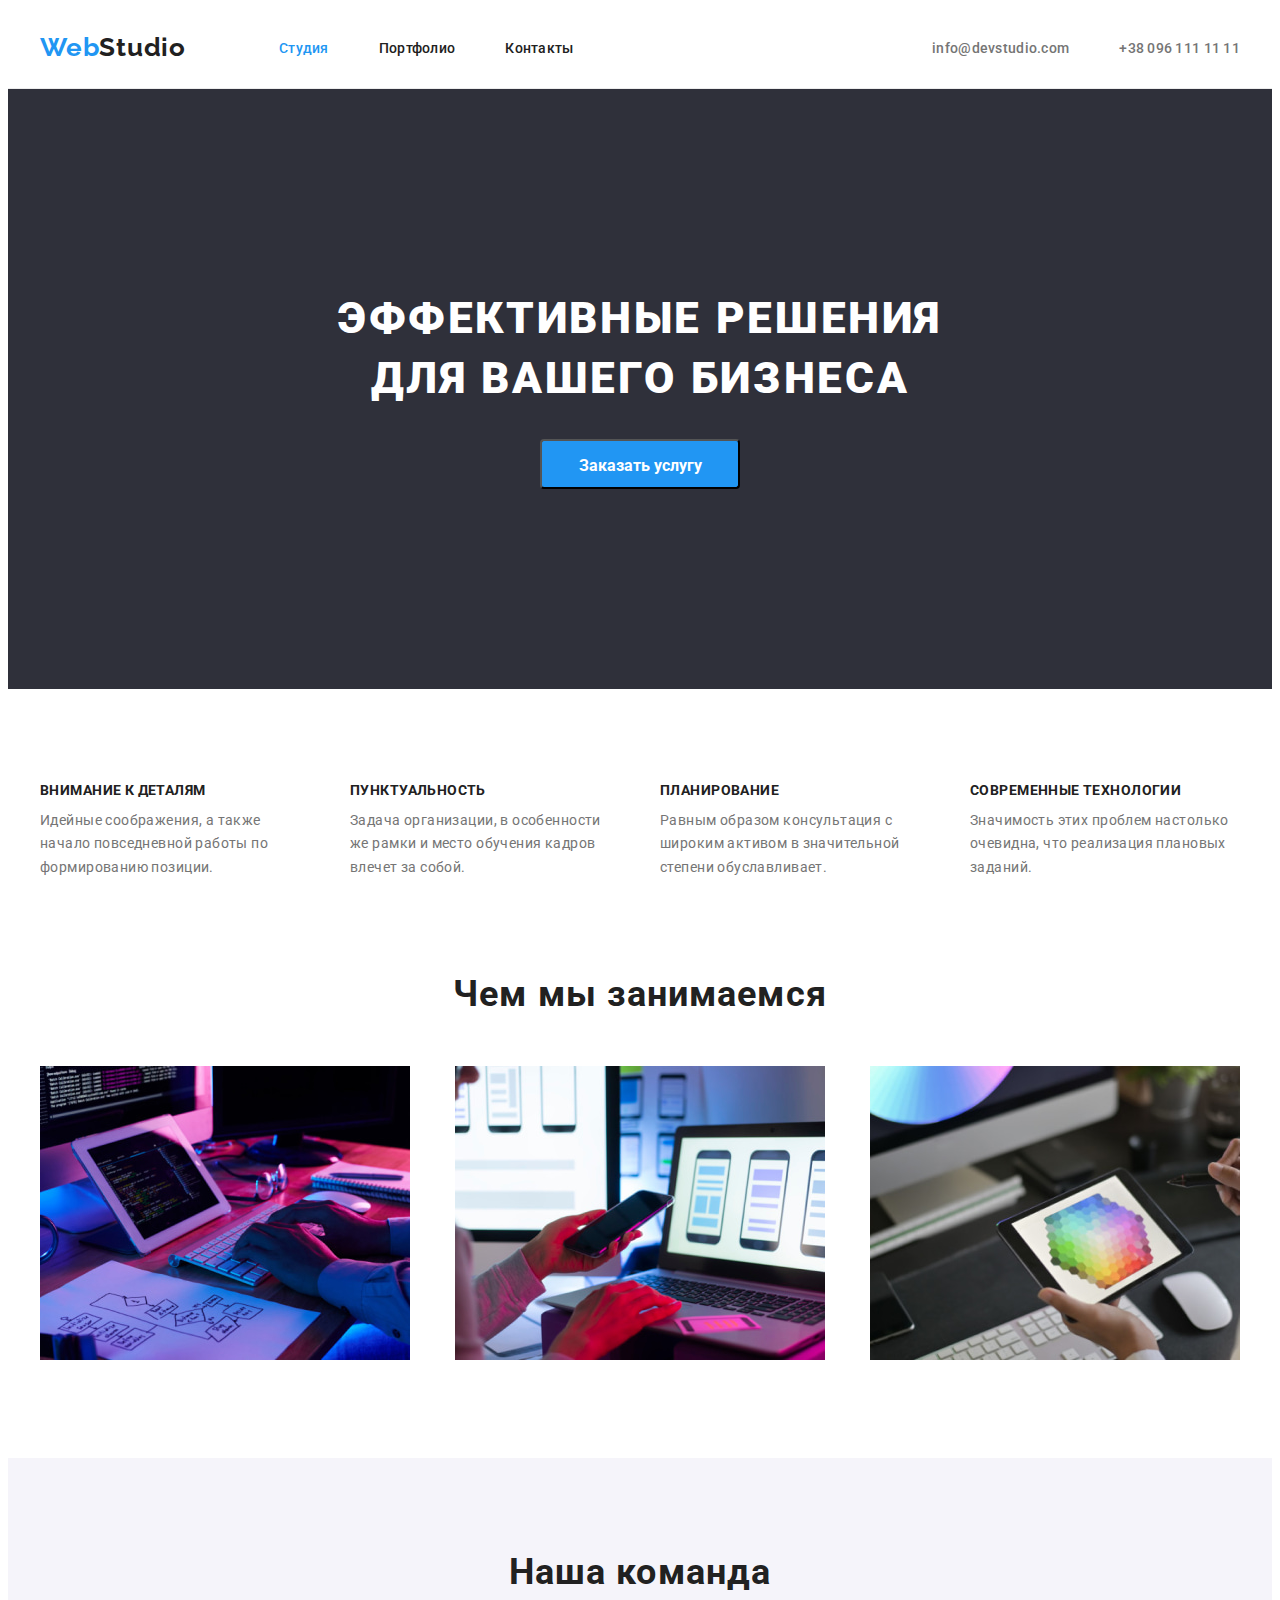
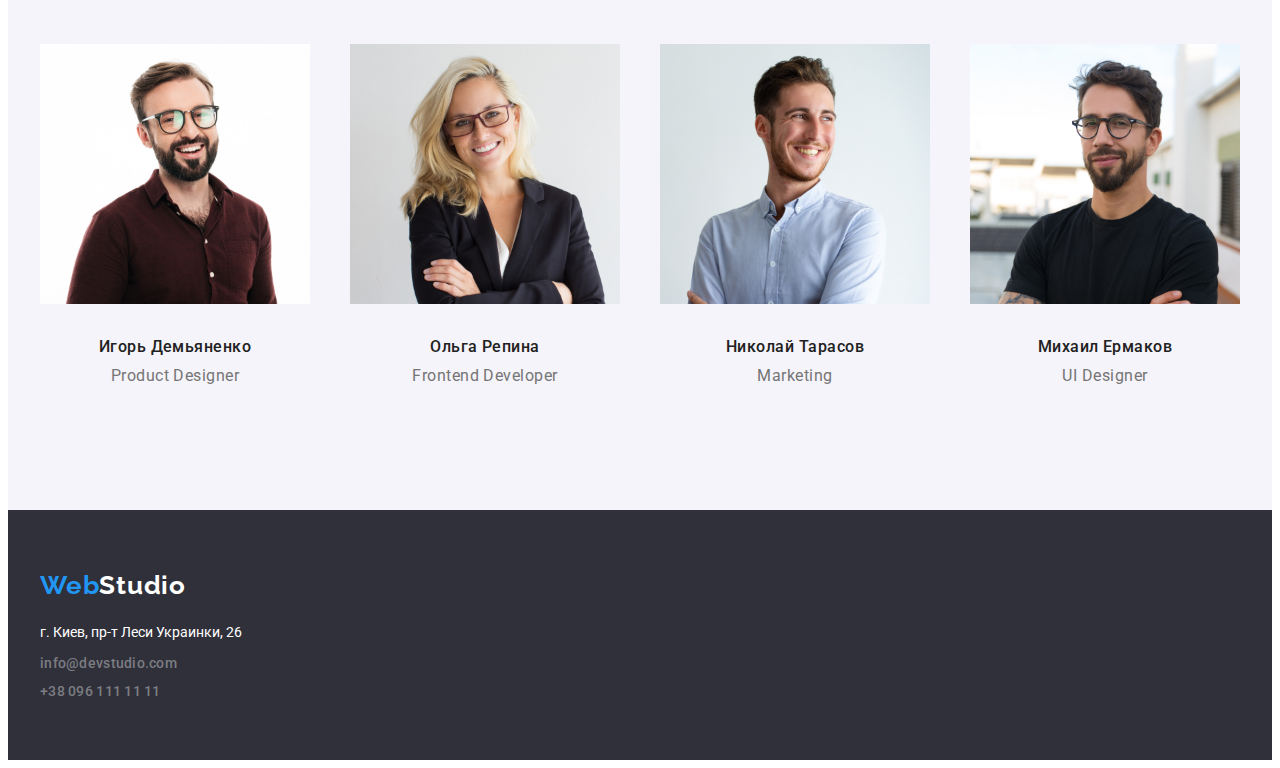
==== index.html @ e323ff4b "Initial commit" ====
<!DOCTYPE html>
<html lang="ru">
  <head>
    <meta charset="UTF-8" />
    <meta http-equiv="X-UA-Compatible" content="IE=edge" />
    <meta name="viewport" content="width=device-width, initial-scale=1.0" />
    <title>домашняя работа 2</title>
    <link rel="preconnect" href="https://fonts.googleapis.com" />
    <link rel="preconnect" href="https://fonts.gstatic.com" crossorigin />
    <link
      href="https://fonts.googleapis.com/css2?family=Raleway:wght@700&family=Roboto:wght@400;500;700;900&display=swap"
      rel="stylesheet"
    />
    <link
      rel="stylesheet"
      href="https://cdnjs.cloudflare.com/ajax/libs/modern-normalize/1.1.0/modern-normalize.min.css"
      integrity="sha512-wpPYUAdjBVSE4KJnH1VR1HeZfpl1ub8YT/NKx4PuQ5NmX2tKuGu6U/JRp5y+Y8XG2tV+wKQpNHVUX03MfMFn9Q=="
      crossorigin="anonymous"
      referrerpolicy="no-referrer"
    />
    <link rel="stylesheet" href="./css/styles.css" />
  </head>
  <body class="body">
    <header class="header">
      <div class="container header-container">
        <a class="navigation-logo" href="">Web<span class="logo">Studio</span></a>
        <nav class="navigation">
          <ul class="navigation-list">
            <li class="navigation-item">
              <a class="navigation-link-activ" href="./index.html">Студия</a>
            </li>
            <li class="navigation-item">
              <a class="navigation-link" href="./portfolio.html">Портфолио</a>
            </li>
            <li class="navigation-item">
              <a class="navigation-link" href="">Контакты</a>
            </li>
          </ul>
        </nav>
        <ul class="list">
          <li class="list-item">
            <a class="header-list-link" href="mailto:info@devstudio.com">info@devstudio.com</a>
          </li>
          <li class="list-item">
            <a class="header-list-link" href="tel:+380961111111">+38 096 111 11 11</a>
          </li>
        </ul>
      </div>
    </header>
    <main>
      <!-- hero -->

      <section class="hero">
        <h1 class="hero-title">Эффективные решения для вашего бизнеса</h1>
        <button class="hero-btn" type="button">Заказать услугу</button>
      </section>

      <!-- chip -->

      <section class="chip">
        <div class="container">
          <h2 class="chip-title">наши особенности</h2>
          <ul class="chip-list">
            <li class="chip-item">
              <h3 class="chip-item-title">Внимание к деталям</h3>
              <p class="chip-team">
                Идейные соображения, а также начало повседневной работы по формированию позиции.
              </p>
            </li>
            <li class="chip-item">
              <h3 class="chip-item-title">Пунктуальность</h3>
              <p class="chip-team">
                Задача организации, в особенности же рамки и место обучения кадров влечет за собой.
              </p>
            </li>
            <li class="chip-item">
              <h3 class="chip-item-title">Планирование</h3>
              <p class="chip-team">
                Равным образом консультация с широким активом в значительной степени обуславливает.
              </p>
            </li>
            <li class="chip-item">
              <h3 class="chip-item-title">Современные технологии</h3>
              <p class="chip-team">
                Значимость этих проблем настолько очевидна, что реализация плановых заданий.
              </p>
            </li>
          </ul>
        </div>
      </section>

      <!-- job -->

      <section class="job">
        <div class="container">
          <h2 class="job-title">Чем мы занимаемся</h2>
          <ul class="job-list">
            <li class="job-item">
              <img
                src="./img/img_job/img.jpg"
                alt="програмирование"
                width="370"
                height="294"
                class="job-foto"
              />
            </li>
            <li class="job-item">
              <img
                src="./img/img_job/img_1.jpg"
                alt="мобильный-разработки"
                width="370"
                height="294"
                class="job-foto"
              />
            </li>
            <li class="job-item">
              <img
                src="./img/img_job/img_2.jpg"
                alt="дизайн"
                width="370"
                height="294"
                class="job-foto"
              />
            </li>
          </ul>
        </div>
      </section>

      <!-- team -->

      <section class="team">
        <div class="container container-team">
          <h2 class="team-title">Наша команда</h2>
          <ul class="team-list">
            <li class="team-item">
              <img
                src="./img/img_masters/img.jpg"
                alt="игорь_демьяненко"
                width="270"
                height="260"
                class="team-foto"
              />
              <div class="team-name">
                <h3 class="team-item-title">Игорь Демьяненко</h3>
                <p class="team-team" lang="en">Product Designer</p>
              </div>
            </li>
            <li class="team-item">
              <img
                src="./img/img_masters/img_1.jpg"
                alt="ольга_репина"
                width="270"
                height="260"
                class="team-foto"
              />
              <div class="team-name">
                <h3 class="team-item-title">Ольга Репина</h3>
                <p class="team-team" lang="en">Frontend Developer</p>
              </div>
            </li>
            <li class="team-item">
              <img
                src="./img/img_masters/img_2.jpg"
                alt="николай_тарасов"
                width="270"
                height="260"
                class="team-foto"
              />
              <div class="team-name">
                <h3 class="team-item-title">Николай Тарасов</h3>
                <p class="team-team" lang="en">Marketing</p>
              </div>
            </li>
            <li class="team-item">
              <img
                src="./img/img_masters/img_3.jpg"
                alt="михаил_ермаков"
                width="270"
                height="260"
                class="team-foto"
              />
              <div class="team-name">
                <h3 class="team-item-title">Михаил Ермаков</h3>
                <p class="team-team" lang="en">UI Designer</p>
              </div>
            </li>
          </ul>
        </div>
      </section>
    </main>
    <footer class="footer">
      <div class="container footer-container">
        <a class="footer-logo" href="">Web<span class="logo-span">Studio</span></a>
        <address class="footer-address">
          <p class="footer-address-text">г. Киев, пр-т Леси Украинки, 26</p>
          <ul class="footer-list">
            <li class="footer-list-item">
              <a class="footer-list-link" href="mailto:info@devstudio.com">info@devstudio.com</a>
            </li>
            <li class="footer-list-item">
              <a class="footer-list-link" href="tel:+380961111111">+38 096 111 11 11</a>
            </li>
          </ul>
        </address>
      </div>
    </footer>
  </body>
</html>
---- css/styles.css ----
:root {
  --brand-color: #ffffff;
  --team-color: #757575;
  --font-size: 14px;
  --line-height: 1.14;
  --letter-spacing: 0.02em;
  --text-decoration: none;
  --cursor: pointer;
  --gallery-list-gap: 30px;
}

.body {
  color: #212121;
  font-family: 'Roboto', sans-serif;
}
h1,
h2,
h3,
h4,
h5,
p,
ul {
  padding: 0;
  margin: 0;
}

.img {
  display: block;
  max-width: 100%;
}

.container {
  /* outline: 2px solid red; */
  width: 1200px;
  padding-left: 15px;
  padding-right: 15px;
  margin-left: auto;
  margin-right: auto;
}

/*stail header*/

.header {
  background: #ffffff;
  border-bottom: 1px solid #ececec;
  padding-top: 24px;
  padding-bottom: 25px;
}
.header-container {
  display: flex;
  align-items: center;
}
.navigation-logo {
  margin-right: 93px;
}

.navigation-logo,
.footer-logo {
  font-family: 'Raleway';
  font-weight: 700;
  font-size: 26px;
  line-height: 1.19;
  letter-spacing: 0.03em;
  text-decoration: var(--text-decoration);
  color: #2196f3;
}
.logo {
  color: #212121;
}
.logo-span {
  color: #ffffff;
}

.header-list-link {
  padding-top: 32px;
  padding-bottom: 32px;
  font-weight: 500;
  font-size: var(--font-size);
  line-height: var(--line-height);
  letter-spacing: var(--letter-spacing);
  text-decoration: var(--text-decoration);
  color: var(--team-color);
}

.header-list-link:hover,
.header-list-link:focus {
  color: #2196f3;
}
.list-link:hover,
.list-link:focus {
  color: #2196f3;
}

.list {
  display: flex;
  margin-left: auto;
}

/* nav navigation */

.navigation-list {
  display: flex;
  align-items: center;
}

.navigation-list,
.gallery-list-filter,
.list,
.chip-list,
.job-list,
.team-list,
.footer-list,
.gallery-list {
  list-style: none;
}

.navigation-item,
.list-item {
  margin-right: 50px;
}
.navigation-item:last-child,
.list-item:last-child {
  margin-right: 0px;
}

.navigation-link {
  font-weight: 500;
  font-size: var(--font-size);
  line-height: var(--line-height);
  letter-spacing: var(--letter-spacing);
  text-decoration: var(--text-decoration);
  color: #212121;
}
.navigation-link:hover,
.navigation-link:focus {
  color: #2196f3;
}
.navigation-link-activ,
.list-link-aktiv {
  font-weight: 500;
  font-size: var(--font-size);
  line-height: var(--line-height);
  letter-spacing: var(--letter-spacing);
  text-decoration: var(--text-decoration);
  color: #2196f3;
}

/*style hero*/

.hero {
  padding-top: 200px;
  padding-bottom: 200px;
  background-color: #2f303a;
  text-align: center;
}

.hero-title {
  width: 696px;
  margin-bottom: 30px;
  font-weight: 900;
  font-size: 44px;
  letter-spacing: 0.06em;
  line-height: 1.36;
  text-align: center;
  color: var(--brand-color);
  text-transform: uppercase;
  margin-left: auto;
  margin-right: auto;
}

/*studio button*/

.hero-btn {
  display: inline-block;
  padding: 10px 32px;
  width: 200px;
  height: 50px;
  border-radius: 4px;

  font-weight: 700;
  font-size: 16px;
  line-height: 1.87;
  background-color: #2196f3;
  color: var(--brand-color);
  cursor: var(--cursor);
  font-family: inherit;
}
.hero-btn:hover,
.hero-btn:focus {
  color: #f34e38;
}

/*butt portfolio*/

.gallery-btn-aktiv {
  padding: 6px 22px 6px 22px;
  border: none;
  border-radius: 4px;
  background-color: #2196f3;
  color: var(--brand-color);
  font-weight: 500;
  font-size: 16px;
  line-height: 1.62;
  cursor: var(--cursor);
  font-family: inherit;
}

.gallery-btn-aktiv:hover,
.gallery-btn-aktiv:focus {
  color: #2196f3;
}

.gallery-btn {
  padding: 6px 22px;
  border: none;
  border-radius: 4px;
  font-weight: 500;
  font-size: 16px;
  line-height: 1.62;
  color: #212121;
  background: #f5f4fa;
  cursor: var(--cursor);
  font-family: inherit;
}

.gallery-item-btn {
  margin-right: 8px;
}

.gallery-btn:hover,
.gallery-btn:focus {
  color: #2196f3;
}

.gallery-list-filter {
  display: flex;
  justify-content: center;
  margin-bottom: 50px;
}

/* style portfolio */

.gallery {
  padding-top: 94px;
  padding-bottom: 94px;
}
.gallery-list {
  display: flex;
  flex-wrap: wrap;
  justify-content: space-between;
  margin: 0;
  padding: 0;
  align-items: center;
  margin-left: calc(-1 * var(--gallery-list-gap));
  margin-top: calc(-1 * var(--gallery-list-gap));
}

.gallery-list > .gallery-item {
  flex-basis: calc(100% / 3 - var(--gallery-list-gap));
  margin-top: var(--gallery-list-gap);
  margin-left: var(--gallery-list-gap);
}

.gallery-ps {
  padding: 20px 24px;
  border-right: 1px solid #eeeeee;
  border-left: 1px solid #eeeeee;
  border-bottom: 1px solid #eeeeee;
}

.gallery-title {
  font-weight: 700;
  font-size: 18px;
  line-height: 2;
}
.gallery-team {
  margin-top: 4px;
  font-size: 16px;
  line-height: 1.87;
  letter-spacing: 0.03em;
  color: var(--team-color);
}

/*стили для главной*/

.chip {
  padding-top: 94px;
}

.chip-list {
  display: flex;
  justify-content: space-between;
}

.chip-item {
  width: 270px;
}
.chip-item:last-child {
  margin-right: 0;
}

.chip-title,
.gallery-title-btn {
  display: none;
}

.chip-item-title {
  margin-bottom: 10px;
}
.chip-item-title {
  font-weight: 700;
  font-size: var(--font-size);
  line-height: var(--line-height);
  letter-spacing: 0.03em;
  text-transform: uppercase;
}

.chip-team {
  font-size: var(--font-size);
  line-height: 1.71;
  letter-spacing: 0.03em;
  color: var(--team-color);
}

.job {
  padding-top: 94px;
  padding-bottom: 94px;
}
.job-list {
  display: flex;
  justify-content: space-between;
}

.job-title,
.team-title {
  margin-bottom: 50px;
  font-weight: 700;
  font-size: 36px;
  line-height: 1.16;
  text-align: center;
  letter-spacing: 0.03em;
}

.team {
  background-color: #f5f4fa;
  padding-top: 94px;
  padding-bottom: 94px;
}

.team-item-title {
  margin-bottom: 10px;
}

.team-list {
  display: flex;
  justify-content: space-between;
}

.team-item-title {
  font-weight: 500;
  font-size: 16px;
  line-height: 1.18;
  letter-spacing: 0.03em;
}

.team-team {
  font-size: 16px;
  line-height: 1.18;
  letter-spacing: 0.03em;

  color: var(--team-color);
}

.team-name {
  padding-top: 30px;
  padding-bottom: 30px;
  text-align: center;
}

/*стили для подвала*/
.footer {
  background-color: #2f303a;
  padding-top: 60px;
  padding-bottom: 60px;
}

.footer-list-link {
  font-weight: 500;
  font-size: var(--font-size);
  line-height: var(--line-height);
  letter-spacing: var(--letter-spacing);
  text-decoration: var(--text-decoration);
  color: #ffffff60;
}
.footer-address {
  font-style: normal;
}
.footer-address-text {
  font-size: var(--font-size);
  line-height: 1.71;
  color: var(--brand-color);
}
.footer-address {
  margin-top: 20px;
}

.footer-address-text {
  margin-bottom: 9px;
}
.footer-list-item {
  margin-bottom: 9px;
}

.footer-list-item:last-child {
  margin-bottom: 0px;
}
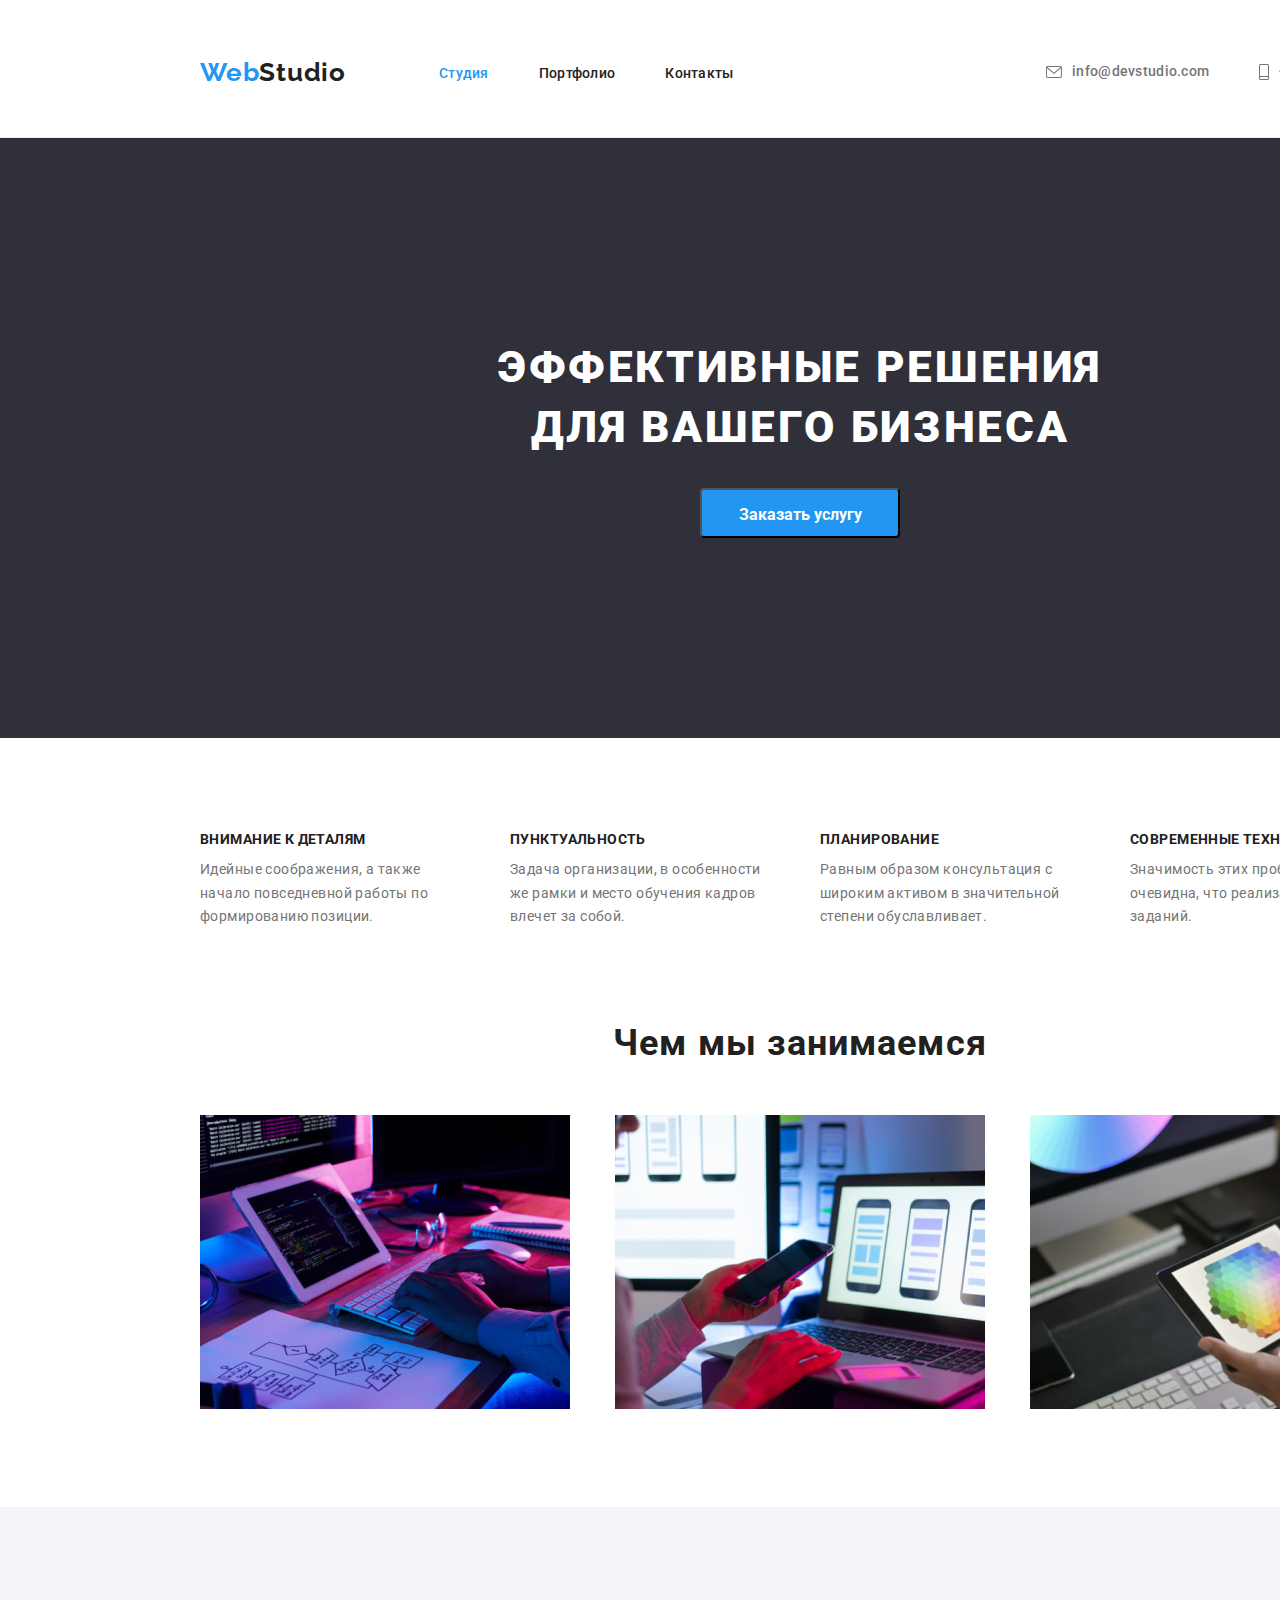
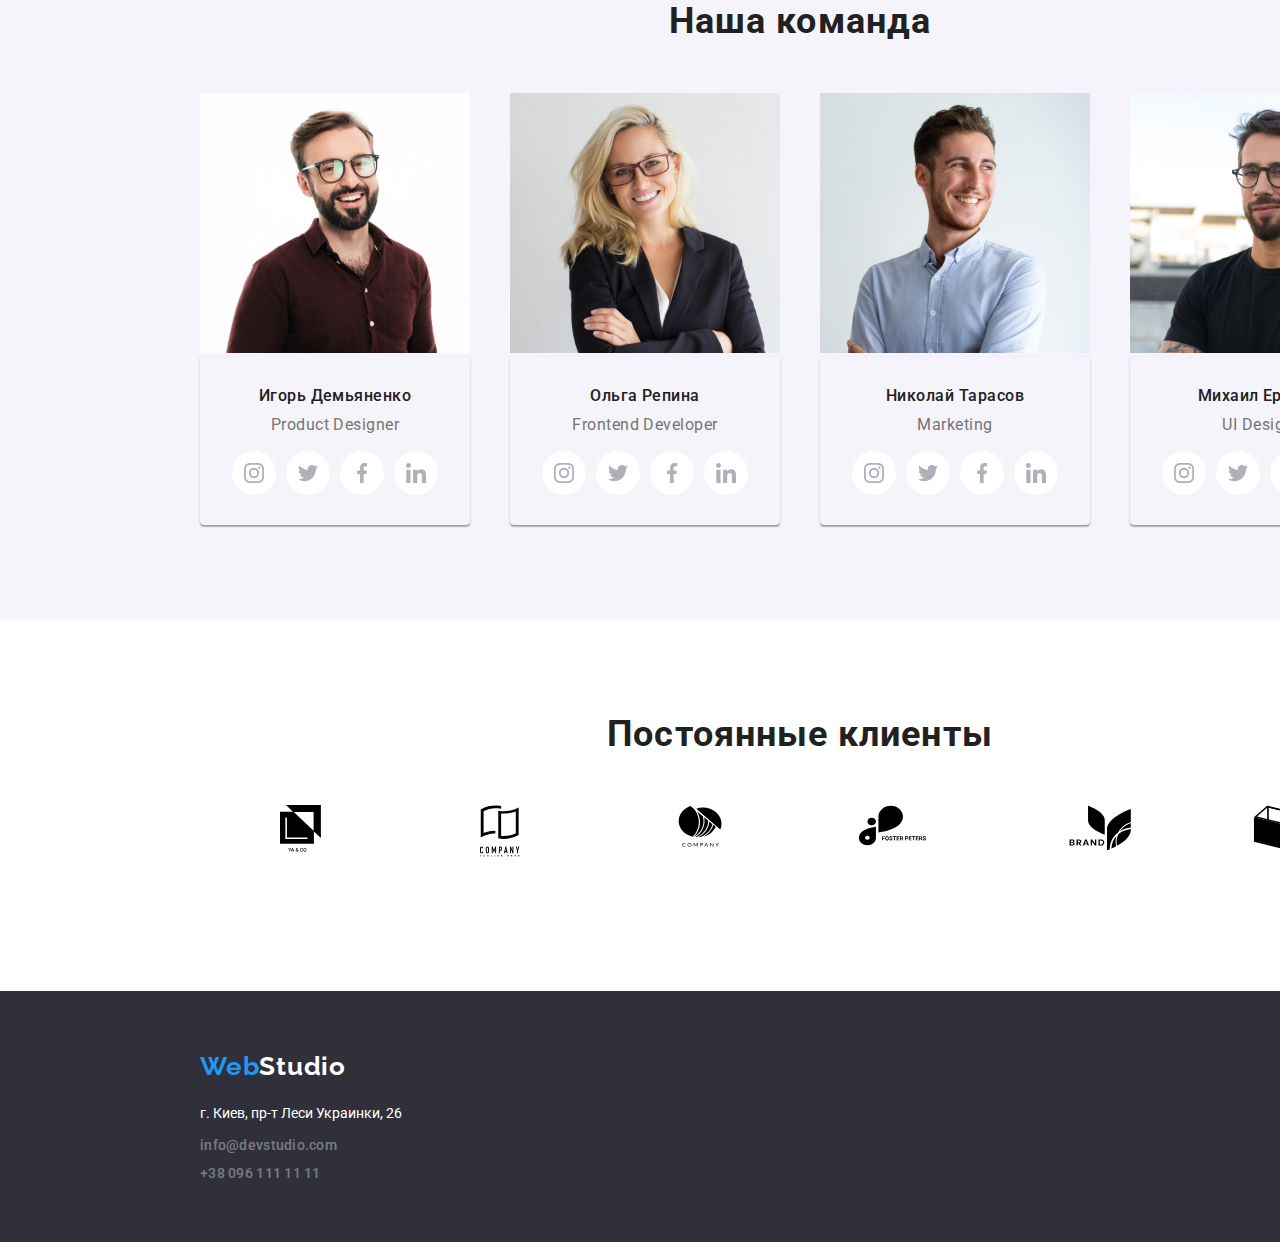
==== commit 802b073f: "работа с декоротивными элиментами" ====
--- a/index.html
+++ b/index.html
@@ -4,7 +4,7 @@
     <meta charset="UTF-8" />
     <meta http-equiv="X-UA-Compatible" content="IE=edge" />
     <meta name="viewport" content="width=device-width, initial-scale=1.0" />
-    <title>домашняя работа 2</title>
+    <title>домашняя работа 4</title>
     <link rel="preconnect" href="https://fonts.googleapis.com" />
     <link rel="preconnect" href="https://fonts.gstatic.com" crossorigin />
     <link
@@ -21,6 +21,8 @@
     <link rel="stylesheet" href="./css/styles.css" />
   </head>
   <body class="body">
+    <!-- шапка -->
+
     <header class="header">
       <div class="container header-container">
         <a class="navigation-logo" href="">Web<span class="logo">Studio</span></a>
@@ -39,23 +41,34 @@
         </nav>
         <ul class="list">
           <li class="list-item">
-            <a class="header-list-link" href="mailto:info@devstudio.com">info@devstudio.com</a>
+            <a class="header-list-link" href="mailto:info@devstudio.com">
+              <svg class="header-iconc" width="16px" height="12px">
+                <use href="./img/sprates.svg#icon-mail"></use>
+              </svg>
+              info@devstudio.com</a
+            >
           </li>
           <li class="list-item">
-            <a class="header-list-link" href="tel:+380961111111">+38 096 111 11 11</a>
+            <a class="header-list-link" href="tel:+380961111111">
+              <svg class="header-iconc" width="10px" height="16px">
+                <use href="./img/sprates.svg#icon-telephone"></use>
+              </svg>
+              +38 096 111 11 11</a
+            >
           </li>
         </ul>
       </div>
     </header>
+
+    <!-- герой -->
+
     <main>
-      <!-- hero -->
-
       <section class="hero">
         <h1 class="hero-title">Эффективные решения для вашего бизнеса</h1>
         <button class="hero-btn" type="button">Заказать услугу</button>
       </section>
 
-      <!-- chip -->
+      <!-- наши особиности -->
 
       <section class="chip">
         <div class="container">
@@ -89,7 +102,7 @@
         </div>
       </section>
 
-      <!-- job -->
+      <!-- работа -->
 
       <section class="job">
         <div class="container">
@@ -126,7 +139,7 @@
         </div>
       </section>
 
-      <!-- team -->
+      <!-- команда -->
 
       <section class="team">
         <div class="container container-team">
@@ -143,6 +156,36 @@
               <div class="team-name">
                 <h3 class="team-item-title">Игорь Демьяненко</h3>
                 <p class="team-team" lang="en">Product Designer</p>
+                <ul class="social-list">
+                  <li class="social-item">
+                    <a class="social-link link" href="" aria-label="иконка Instagram">
+                      <svg class="social-iconc" width="20px" height="20px">
+                        <use href="./img/sprates.svg#icon-instagram"></use>
+                      </svg>
+                    </a>
+                  </li>
+                  <li class="social-item">
+                    <a class="social-link link" href="" aria-label="иконка Twitter">
+                      <svg class="social-iconc" width="20px" height="20px">
+                        <use href="./img/sprates.svg#icon-twitter"></use>
+                      </svg>
+                    </a>
+                  </li>
+                  <li class="social-item">
+                    <a class="social-link link" href="" aria-label="иконка Facebook">
+                      <svg class="social-iconc" width="20px" height="20px">
+                        <use href="./img/sprates.svg#icon-facebook"></use>
+                      </svg>
+                    </a>
+                  </li>
+                  <li class="social-item">
+                    <a class="social-link link" href="" aria-label="иконка Linkedin">
+                      <svg class="social-iconc" width="20px" height="20px">
+                        <use href="./img/sprates.svg#icon-linkedin"></use>
+                      </svg>
+                    </a>
+                  </li>
+                </ul>
               </div>
             </li>
             <li class="team-item">
@@ -156,6 +199,36 @@
               <div class="team-name">
                 <h3 class="team-item-title">Ольга Репина</h3>
                 <p class="team-team" lang="en">Frontend Developer</p>
+                <ul class="social-list">
+                  <li class="social-item">
+                    <a class="social-link link" href="" aria-label="иконка Instagram">
+                      <svg class="social-iconc" width="20px" height="20px">
+                        <use href="./img/sprates.svg#icon-instagram"></use>
+                      </svg>
+                    </a>
+                  </li>
+                  <li class="social-item">
+                    <a class="social-link link" href="" aria-label="иконка Twitter">
+                      <svg class="social-iconc" width="20px" height="20px">
+                        <use href="./img/sprates.svg#icon-twitter"></use>
+                      </svg>
+                    </a>
+                  </li>
+                  <li class="social-item">
+                    <a class="social-link link" href="" aria-label="иконка Facebook">
+                      <svg class="social-iconc" width="20px" height="20px">
+                        <use href="./img/sprates.svg#icon-facebook"></use>
+                      </svg>
+                    </a>
+                  </li>
+                  <li class="social-item">
+                    <a class="social-link link" href="" aria-label="иконка Linkedin">
+                      <svg class="social-iconc" width="20px" height="20px">
+                        <use href="./img/sprates.svg#icon-linkedin"></use>
+                      </svg>
+                    </a>
+                  </li>
+                </ul>
               </div>
             </li>
             <li class="team-item">
@@ -169,6 +242,36 @@
               <div class="team-name">
                 <h3 class="team-item-title">Николай Тарасов</h3>
                 <p class="team-team" lang="en">Marketing</p>
+                <ul class="social-list">
+                  <li class="social-item">
+                    <a class="social-link link" href="" aria-label="иконка Instagram">
+                      <svg class="social-iconc" width="20px" height="20px">
+                        <use href="./img/sprates.svg#icon-instagram"></use>
+                      </svg>
+                    </a>
+                  </li>
+                  <li class="social-item">
+                    <a class="social-link link" href="" aria-label="иконка Twitter">
+                      <svg class="social-iconc" width="20px" height="20px">
+                        <use href="./img/sprates.svg#icon-twitter"></use>
+                      </svg>
+                    </a>
+                  </li>
+                  <li class="social-item">
+                    <a class="social-link link" href="" aria-label="иконка Facebook">
+                      <svg class="social-iconc" width="20px" height="20px">
+                        <use href="./img/sprates.svg#icon-facebook"></use>
+                      </svg>
+                    </a>
+                  </li>
+                  <li class="social-item">
+                    <a class="social-link link" href="" aria-label="иконка Linkedin">
+                      <svg class="social-iconc" width="20px" height="20px">
+                        <use href="./img/sprates.svg#icon-linkedin"></use>
+                      </svg>
+                    </a>
+                  </li>
+                </ul>
               </div>
             </li>
             <li class="team-item">
@@ -182,12 +285,97 @@
               <div class="team-name">
                 <h3 class="team-item-title">Михаил Ермаков</h3>
                 <p class="team-team" lang="en">UI Designer</p>
+                <ul class="social-list">
+                  <li class="social-item">
+                    <a class="social-link link" href="" aria-label="иконка Instagram">
+                      <svg class="social-iconc" width="20px" height="20px">
+                        <use href="./img/sprates.svg#icon-instagram"></use>
+                      </svg>
+                    </a>
+                  </li>
+                  <li class="social-item">
+                    <a class="social-link link" href="" aria-label="иконка Twitter">
+                      <svg class="social-iconc" width="20px" height="20px">
+                        <use href="./img/sprates.svg#icon-twitter"></use>
+                      </svg>
+                    </a>
+                  </li>
+                  <li class="social-item">
+                    <a class="social-link link" href="" aria-label="иконка Facebook">
+                      <svg class="social-iconc" width="20px" height="20px">
+                        <use href="./img/sprates.svg#icon-facebook"></use>
+                      </svg>
+                    </a>
+                  </li>
+                  <li class="social-item">
+                    <a class="social-link link" href="" aria-label="иконка Linkedin">
+                      <svg class="social-iconc" width="20px" height="20px">
+                        <use href="./img/sprates.svg#icon-linkedin"></use>
+                      </svg>
+                    </a>
+                  </li>
+                </ul>
               </div>
             </li>
           </ul>
         </div>
       </section>
+
+      <!-- постоянные клиенты -->
+
+      <section class="clients">
+        <div class="container container-clients">
+          <h2 class="clients-title">Постоянные клиенты</h2>
+          <ul class="clients-list">
+            <li class="clients-item">
+              <a class="clietnts-link link" href="">
+                <svg class="clietnts-iconc" width="41px" height="47px">
+                  <use href="./img/sprates.svg#icon-group"></use>
+                </svg>
+              </a>
+            </li>
+            <li class="clients-item">
+              <a class="clietnts-link link" href="">
+                <svg class="clietnts-iconc" width="40px" height="52px">
+                  <use href="./img/sprates.svg#icon-group-1"></use>
+                </svg>
+              </a>
+            </li>
+            <li class="clients-item">
+              <a class="clietnts-link link" href="">
+                <svg class="clietnts-iconc" width="44px" height="42px">
+                  <use href="./img/sprates.svg#icon-group-2"></use>
+                </svg>
+              </a>
+            </li>
+            <li class="clients-item">
+              <a class="clietnts-link link" href="">
+                <svg class="clietnts-iconc" width="85px" height="41px">
+                  <use href="./img/sprates.svg#icon-group-3"></use>
+                </svg>
+              </a>
+            </li>
+            <li class="clients-item">
+              <a class="clietnts-link link" href="">
+                <svg class="clietnts-iconc" width="63px" height="46px">
+                  <use href="./img/sprates.svg#icon-group-4"></use>
+                </svg>
+              </a>
+            </li>
+            <li class="clients-item">
+              <a class="clietnts-link link" href="">
+                <svg class="clietnts-iconc" width="94px" height="44px">
+                  <use href="./img/sprates.svg#icon-group-5"></use>
+                </svg>
+              </a>
+            </li>
+          </ul>
+        </div>
+      </section>
     </main>
+
+    <!-- подвал -->
+
     <footer class="footer">
       <div class="container footer-container">
         <a class="footer-logo" href="">Web<span class="logo-span">Studio</span></a>
--- a/css/styles.css
+++ b/css/styles.css
@@ -12,6 +12,9 @@
 .body {
   color: #212121;
   font-family: 'Roboto', sans-serif;
+  width: 1600px;
+  margin-left: auto;
+  margin-right: auto;
 }
 h1,
 h2,
@@ -38,7 +41,7 @@
   margin-right: auto;
 }
 
-/*stail header*/
+/* шапка */
 
 .header {
   background: #ffffff;
@@ -72,6 +75,8 @@
 }
 
 .header-list-link {
+  display: flex;
+  align-items: center;
   padding-top: 32px;
   padding-bottom: 32px;
   font-weight: 500;
@@ -96,7 +101,12 @@
   margin-left: auto;
 }
 
-/* nav navigation */
+.header-iconc {
+  margin-right: 10px;
+  fill: currentColor;
+}
+
+/* навигация шапки */
 
 .navigation-list {
   display: flex;
@@ -110,7 +120,9 @@
 .job-list,
 .team-list,
 .footer-list,
-.gallery-list {
+.gallery-list,
+.social-list,
+.clients-list {
   list-style: none;
 }
 
@@ -145,7 +157,9 @@
   color: #2196f3;
 }
 
-/*style hero*/
+/* иконки шапки */
+
+/* герой */
 
 .hero {
   padding-top: 200px;
@@ -168,7 +182,7 @@
   margin-right: auto;
 }
 
-/*studio button*/
+/* кнопка стидия */
 
 .hero-btn {
   display: inline-block;
@@ -190,7 +204,7 @@
   color: #f34e38;
 }
 
-/*butt portfolio*/
+/* кнопка галиреи */
 
 .gallery-btn-aktiv {
   padding: 6px 22px 6px 22px;
@@ -207,7 +221,10 @@
 
 .gallery-btn-aktiv:hover,
 .gallery-btn-aktiv:focus {
-  color: #2196f3;
+  color: #f5f4fa;
+  box-shadow: 0px 3px 1px rgba(0, 0, 0, 0.1), 0px 1px 2px rgba(0, 0, 0, 0.08),
+    0px 2px 2px rgba(0, 0, 0, 0.12);
+  border-radius: 4px;
 }
 
 .gallery-btn {
@@ -230,6 +247,9 @@
 .gallery-btn:hover,
 .gallery-btn:focus {
   color: #2196f3;
+  box-shadow: 0px 3px 1px rgba(0, 0, 0, 0.1), 0px 1px 2px rgba(0, 0, 0, 0.08),
+    0px 2px 2px rgba(0, 0, 0, 0.12);
+  border-radius: 4px;
 }
 
 .gallery-list-filter {
@@ -238,7 +258,7 @@
   margin-bottom: 50px;
 }
 
-/* style portfolio */
+/* галирея */
 
 .gallery {
   padding-top: 94px;
@@ -259,6 +279,12 @@
   flex-basis: calc(100% / 3 - var(--gallery-list-gap));
   margin-top: var(--gallery-list-gap);
   margin-left: var(--gallery-list-gap);
+}
+
+.gallery-item:hover {
+  cursor: var(--cursor);
+  box-shadow: 0px 1px 1px rgba(0, 0, 0, 0.12), 0px 4px 4px rgba(0, 0, 0, 0.06),
+    1px 4px 6px rgba(0, 0, 0, 0.16);
 }
 
 .gallery-ps {
@@ -281,7 +307,7 @@
   color: var(--team-color);
 }
 
-/*стили для главной*/
+/* наши особиности */
 
 .chip {
   padding-top: 94px;
@@ -321,6 +347,8 @@
   letter-spacing: 0.03em;
   color: var(--team-color);
 }
+
+/*  работа */
 
 .job {
   padding-top: 94px;
@@ -341,6 +369,8 @@
   letter-spacing: 0.03em;
 }
 
+/* команда */
+
 .team {
   background-color: #f5f4fa;
   padding-top: 94px;
@@ -369,15 +399,98 @@
   letter-spacing: 0.03em;
 
   color: var(--team-color);
+
+  margin-bottom: 16px;
+}
+
+/* иконки команды */
+
+.social-list {
+  display: flex;
+  justify-content: center;
+  align-items: center;
+}
+
+.social-item:not(:last-child) {
+  margin-right: 10px;
+}
+
+.social-link {
+  display: flex;
+  justify-content: center;
+  align-items: center;
+  width: 44px;
+  height: 44px;
+  background-color: #ffffff;
+  border-radius: 50%;
+}
+
+.social-link:hover {
+  background-color: #2196f3;
+}
+
+.social-link:hover .social-iconc,
+.social-link:focus .social-iconc {
+  fill: #ffffff;
+}
+
+.social-iconc {
+  fill: #afb1b8;
 }
 
 .team-name {
   padding-top: 30px;
   padding-bottom: 30px;
   text-align: center;
-}
-
-/*стили для подвала*/
+  box-shadow: 0px 1px 3px rgba(0, 0, 0, 0.12), 0px 1px 1px rgba(0, 0, 0, 0.14),
+    0px 2px 1px rgba(0, 0, 0, 0.2);
+  border-radius: 0px 0px 4px 4px;
+}
+
+/* постоянные клиенты */
+
+.container-clients {
+  padding-top: 94px;
+  padding-bottom: 94px;
+}
+.clients-title {
+  font-weight: 700;
+  font-size: 36px;
+  line-height: 42px;
+  text-align: center;
+  letter-spacing: 0.03em;
+
+  color: #212121;
+
+  margin-bottom: 50px;
+}
+
+.clients-list {
+  display: flex;
+  justify-content: center;
+  align-items: center;
+}
+
+.clients-item {
+  width: 170px;
+  height: 92px;
+}
+
+.clients-item:not(:last-child) {
+  margin-right: 30px;
+}
+
+.clietnts-link {
+  display: flex;
+  align-items: center;
+  justify-content: center;
+}
+
+.clietnts-iconc {
+}
+
+/* подвал */
+
 .footer {
   background-color: #2f303a;
   padding-top: 60px;
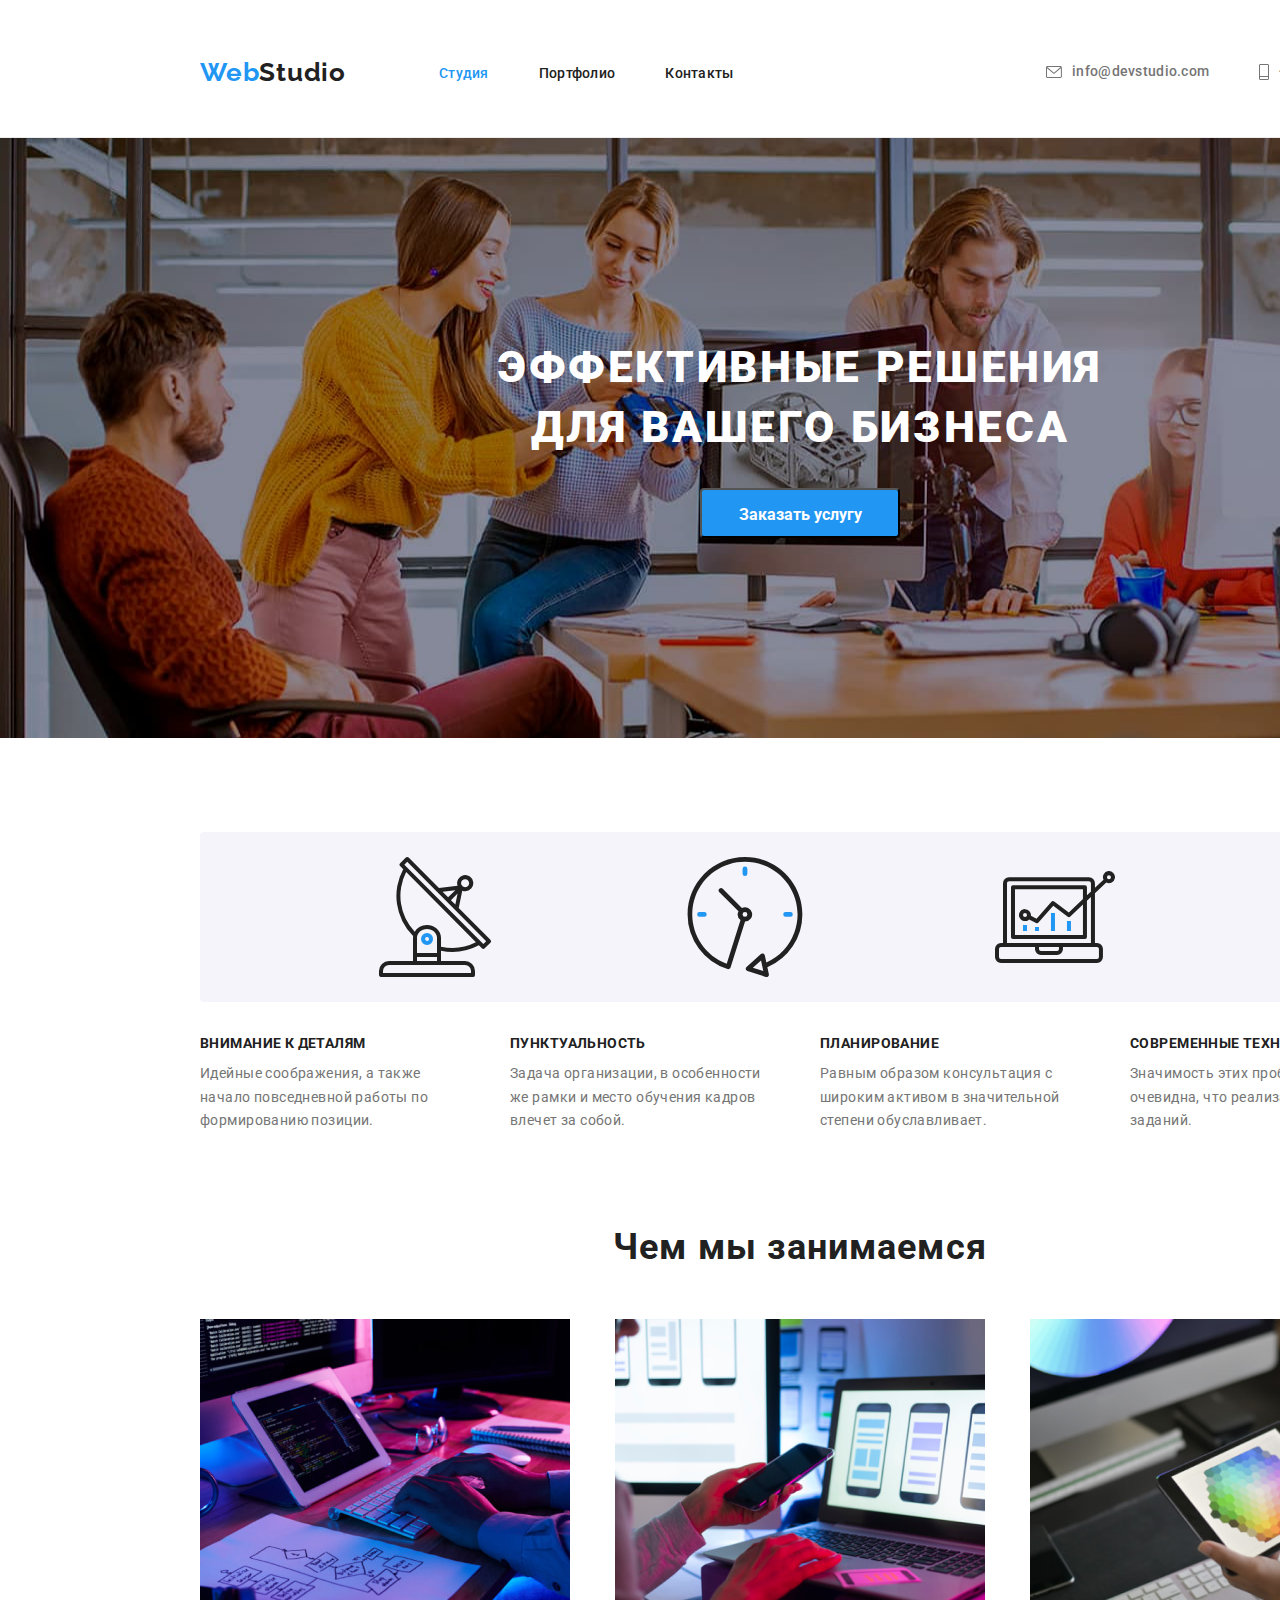
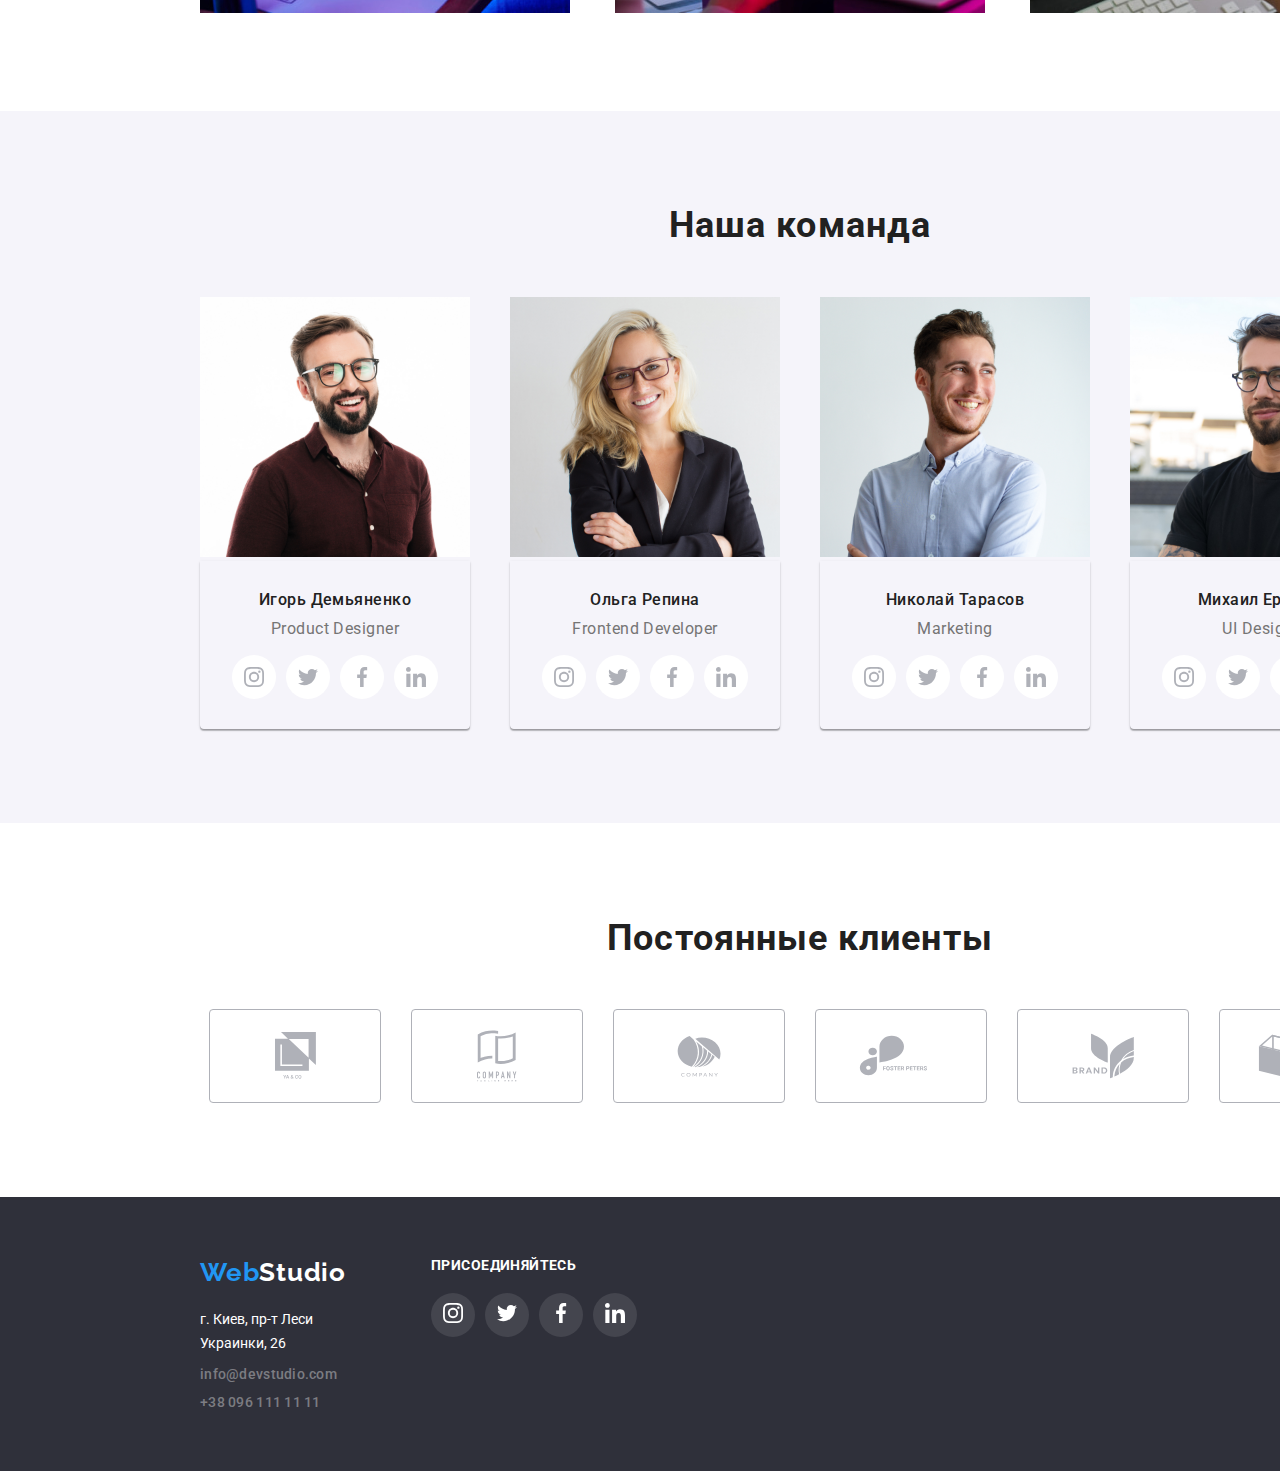
==== commit 3642f84b: "домашняя работа №4" ====
--- a/index.html
+++ b/index.html
@@ -75,24 +75,36 @@
           <h2 class="chip-title">наши особенности</h2>
           <ul class="chip-list">
             <li class="chip-item">
+              <svg class="chip-iconc" width="70px" height="70px">
+                <use href="./img/sprates.svg#icon-antenna"></use>
+              </svg>
               <h3 class="chip-item-title">Внимание к деталям</h3>
               <p class="chip-team">
                 Идейные соображения, а также начало повседневной работы по формированию позиции.
               </p>
             </li>
             <li class="chip-item">
+              <svg class="chip-iconc" width="70px" height="70px">
+                <use href="./img/sprates.svg#icon-clock"></use>
+              </svg>
               <h3 class="chip-item-title">Пунктуальность</h3>
               <p class="chip-team">
                 Задача организации, в особенности же рамки и место обучения кадров влечет за собой.
               </p>
             </li>
             <li class="chip-item">
+              <svg class="chip-iconc" width="70px" height="70px">
+                <use href="./img/sprates.svg#icon-diagram"></use>
+              </svg>
               <h3 class="chip-item-title">Планирование</h3>
               <p class="chip-team">
                 Равным образом консультация с широким активом в значительной степени обуславливает.
               </p>
             </li>
             <li class="chip-item">
+              <svg class="chip-iconc" width="70px" height="70px">
+                <use href="./img/sprates.svg#icon-astronaut"></use>
+              </svg>
               <h3 class="chip-item-title">Современные технологии</h3>
               <p class="chip-team">
                 Значимость этих проблем настолько очевидна, что реализация плановых заданий.
@@ -328,43 +340,43 @@
           <h2 class="clients-title">Постоянные клиенты</h2>
           <ul class="clients-list">
             <li class="clients-item">
-              <a class="clietnts-link link" href="">
-                <svg class="clietnts-iconc" width="41px" height="47px">
+              <a class="clients-link link" href="">
+                <svg class="clients-iconc" width="41px" height="47px">
                   <use href="./img/sprates.svg#icon-group"></use>
                 </svg>
               </a>
             </li>
             <li class="clients-item">
-              <a class="clietnts-link link" href="">
-                <svg class="clietnts-iconc" width="40px" height="52px">
+              <a class="clients-link link" href="">
+                <svg class="clients-iconc" width="40px" height="52px">
                   <use href="./img/sprates.svg#icon-group-1"></use>
                 </svg>
               </a>
             </li>
             <li class="clients-item">
-              <a class="clietnts-link link" href="">
-                <svg class="clietnts-iconc" width="44px" height="42px">
+              <a class="clients-link link" href="">
+                <svg class="clients-iconc" width="44px" height="42px">
                   <use href="./img/sprates.svg#icon-group-2"></use>
                 </svg>
               </a>
             </li>
             <li class="clients-item">
-              <a class="clietnts-link link" href="">
-                <svg class="clietnts-iconc" width="85px" height="41px">
+              <a class="clients-link link" href="">
+                <svg class="clients-iconc" width="85px" height="41px">
                   <use href="./img/sprates.svg#icon-group-3"></use>
                 </svg>
               </a>
             </li>
             <li class="clients-item">
-              <a class="clietnts-link link" href="">
-                <svg class="clietnts-iconc" width="63px" height="46px">
+              <a class="clients-link link" href="">
+                <svg class="clients-iconc" width="63px" height="46px">
                   <use href="./img/sprates.svg#icon-group-4"></use>
                 </svg>
               </a>
             </li>
             <li class="clients-item">
-              <a class="clietnts-link link" href="">
-                <svg class="clietnts-iconc" width="94px" height="44px">
+              <a class="clients-link link" href="">
+                <svg class="clients-iconc" width="94px" height="44px">
                   <use href="./img/sprates.svg#icon-group-5"></use>
                 </svg>
               </a>
@@ -377,19 +389,54 @@
     <!-- подвал -->
 
     <footer class="footer">
-      <div class="container footer-container">
-        <a class="footer-logo" href="">Web<span class="logo-span">Studio</span></a>
-        <address class="footer-address">
-          <p class="footer-address-text">г. Киев, пр-т Леси Украинки, 26</p>
-          <ul class="footer-list">
-            <li class="footer-list-item">
-              <a class="footer-list-link" href="mailto:info@devstudio.com">info@devstudio.com</a>
-            </li>
-            <li class="footer-list-item">
-              <a class="footer-list-link" href="tel:+380961111111">+38 096 111 11 11</a>
-            </li>
-          </ul>
-        </address>
+      <div class="container-box">
+        <div class="footer-content">
+          <a class="footer-logo" href="">Web<span class="logo-span">Studio</span></a>
+          <address class="footer-address">
+            <p class="footer-address-text">г. Киев, пр-т Леси Украинки, 26</p>
+            <ul class="footer-list">
+              <li class="footer-list-item">
+                <a class="footer-list-link" href="mailto:info@devstudio.com">info@devstudio.com</a>
+              </li>
+              <li class="footer-list-item">
+                <a class="footer-list-link" href="tel:+380961111111">+38 096 111 11 11</a>
+              </li>
+            </ul>
+          </address>
+        </div>
+        <div class="footer-iconc">
+          <h2 class="footer-title">присоединяйтесь</h2>
+          <ul class="footer-list-iconc">
+            <li class="item-iconc">
+              <a class="footer-link link" href="" aria-label="иконка Instagram">
+                <svg class="svg-iconc" width="20px" height="20px">
+                  <use href="./img/sprates.svg#icon-instagram"></use>
+                </svg>
+              </a>
+            </li>
+            <li class="item-iconc">
+              <a class="footer-link link" href="" aria-label="иконка Twitter">
+                <svg class="svg-iconc" width="20px" height="20px">
+                  <use href="./img/sprates.svg#icon-twitter"></use>
+                </svg>
+              </a>
+            </li>
+            <li class="item-iconc">
+              <a class="footer-link link" href="" aria-label="иконка Facebook">
+                <svg class="svg-iconc" width="20px" height="20px">
+                  <use href="./img/sprates.svg#icon-facebook"></use>
+                </svg>
+              </a>
+            </li>
+            <li class="item-iconc">
+              <a class="footer-link link" href="" aria-label="иконка Linkedin">
+                <svg class="svg-iconc" width="20px" height="20px">
+                  <use href="./img/sprates.svg#icon-linkedin"></use>
+                </svg>
+              </a>
+            </li>
+          </ul>
+        </div>
       </div>
     </footer>
   </body>
--- a/css/styles.css
+++ b/css/styles.css
@@ -122,7 +122,8 @@
 .footer-list,
 .gallery-list,
 .social-list,
-.clients-list {
+.clients-list,
+.footer-list-iconc {
   list-style: none;
 }
 
@@ -164,8 +165,9 @@
 .hero {
   padding-top: 200px;
   padding-bottom: 200px;
-  background-color: #2f303a;
+  background-color: #c4c4c4;
   text-align: center;
+  background-image: url(../img/hero/Img.jpg);
 }
 
 .hero-title {
@@ -318,6 +320,15 @@
   justify-content: space-between;
 }
 
+.chip-iconc {
+  width: 270px;
+  height: 120px;
+  background: #f5f4fa;
+  border-radius: 4px;
+  margin-bottom: 30px;
+  padding: 25px 100px;
+}
+
 .chip-item {
   width: 270px;
 }
@@ -471,30 +482,54 @@
   align-items: center;
 }
 
-.clients-item {
+.clients-item:not(:last-child) {
+  margin-right: 30px;
+}
+
+.clients-link {
+  display: flex;
+  align-items: center;
+  justify-content: center;
+
   width: 170px;
   height: 92px;
-}
-
-.clients-item:not(:last-child) {
-  margin-right: 30px;
-}
-
-.clietnts-link {
-  display: flex;
-  align-items: center;
-  justify-content: center;
-}
-
-.clietnts-iconc {
+  border: 1px solid #afb1b8;
+  border-radius: 4px;
+}
+
+.clients-link:hover .clients-iconc,
+.clients-link:focus .clients-iconc {
+  fill: #2196f3;
+}
+
+.clients-iconc {
+  fill: #afb1b8;
+}
+
+.clients-link:hover,
+.clients-link:focus {
+  border-color: #2196f3;
 }
 
 /* подвал */
-
 .footer {
+  width: 1600px;
+  margin-left: auto;
+  margin-right: auto;
   background-color: #2f303a;
+}
+.container-box {
+  display: flex;
+  width: 1200px;
+  margin-left: auto;
+  margin-right: auto;
   padding-top: 60px;
   padding-bottom: 60px;
+  padding-left: 15px;
+  padding-right: 15px;
+}
+.footer-content {
+  width: 231px;
 }
 
 .footer-list-link {
@@ -507,6 +542,7 @@
 }
 .footer-address {
   font-style: normal;
+  margin-right: 70px;
 }
 .footer-address-text {
   font-size: var(--font-size);
@@ -527,3 +563,54 @@
 .footer-list-item:last-child {
   margin-bottom: 0px;
 }
+
+/* иконки подвала */
+
+.footer-iconc {
+  width: 206px;
+}
+
+.footer-title {
+  margin-bottom: 20px;
+
+  font-weight: 700;
+  font-size: 14px;
+  line-height: 16px;
+  letter-spacing: 0.03em;
+  text-transform: uppercase;
+
+  color: #ffffff;
+}
+
+.footer-list-iconc {
+  display: flex;
+  justify-content: center;
+  align-items: center;
+}
+
+.item-iconc:not(:last-child) {
+  margin-right: 10px;
+}
+
+.item-iconc {
+  display: flex;
+  justify-content: center;
+  align-items: center;
+  width: 44px;
+  height: 44px;
+  background-color: rgba(255, 255, 255, 0.1);
+  border-radius: 50%;
+}
+
+.item-iconc:hover {
+  background-color: #2196f3;
+}
+
+.item-iconc:hover .svg-iconc,
+.item-iconc:focus .svg-iconc {
+  fill: #ffffff;
+}
+
+.svg-iconc {
+  fill: #ffffff;
+}
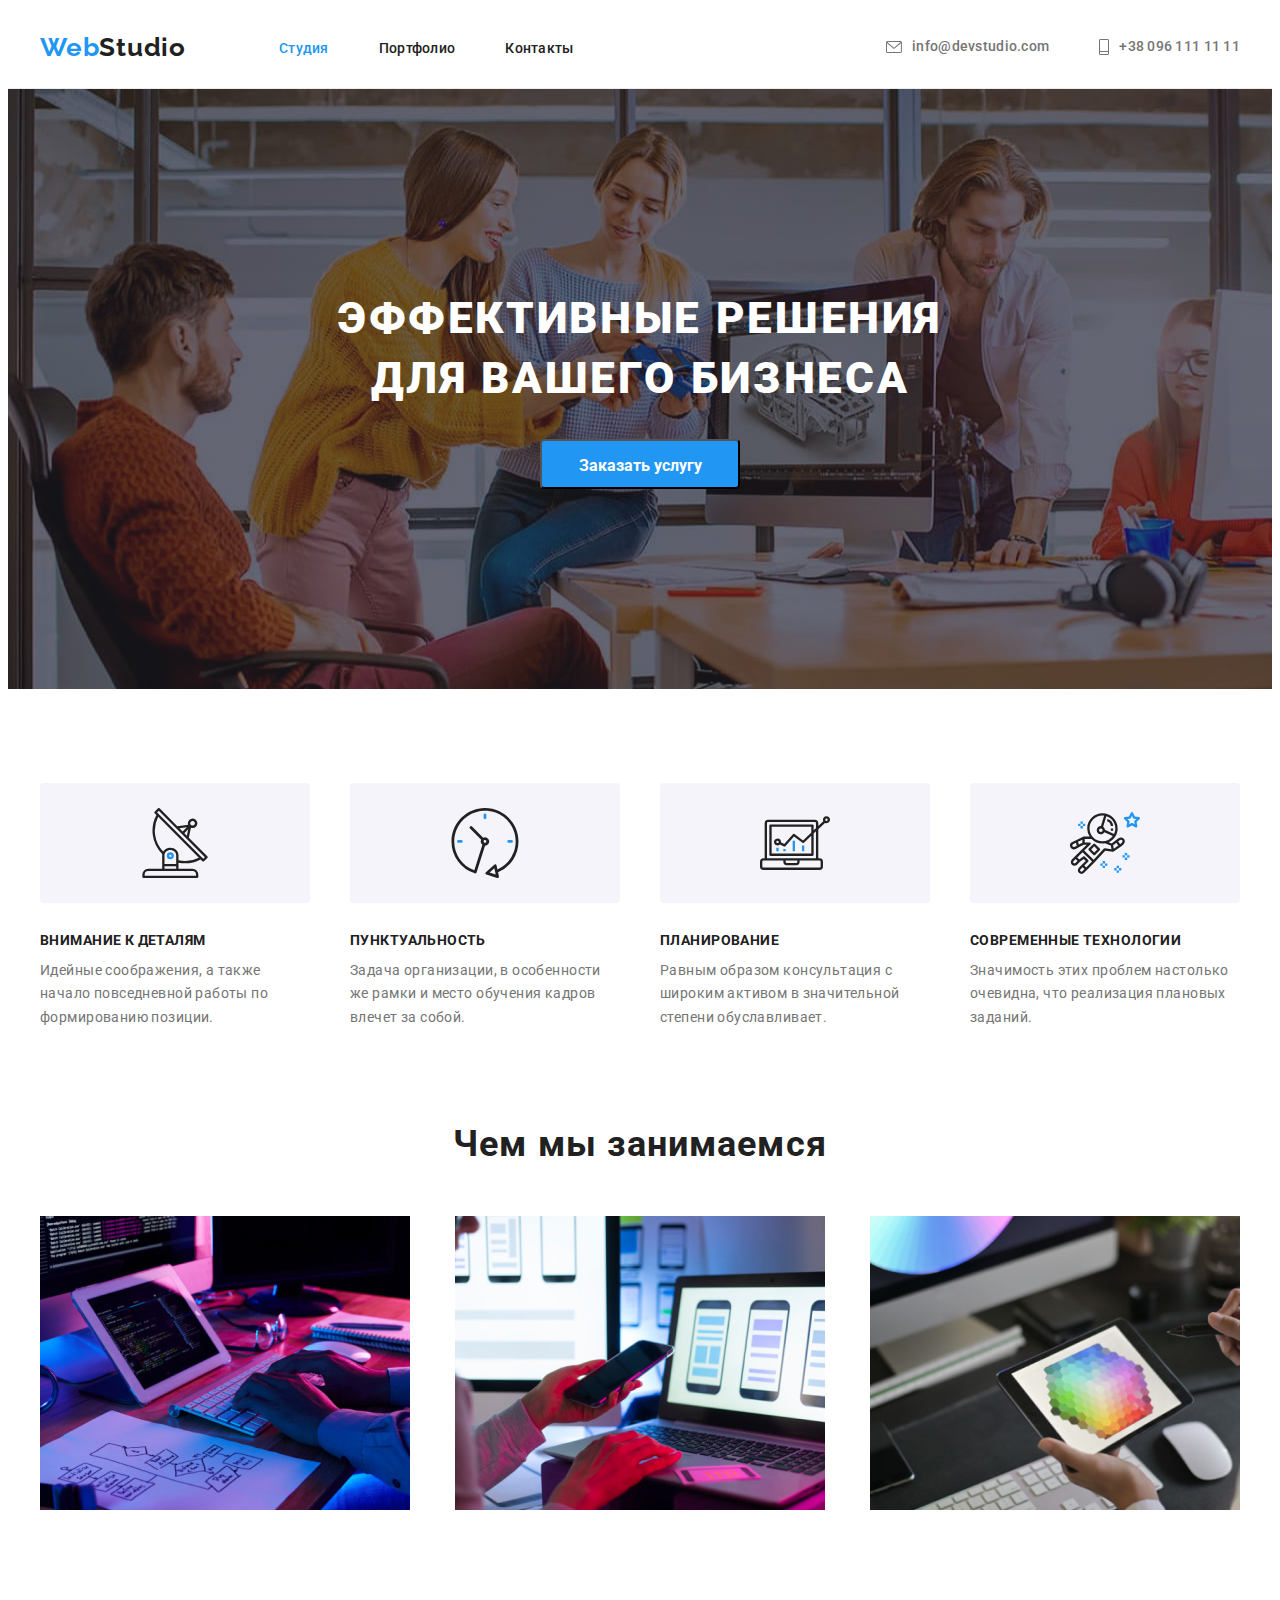
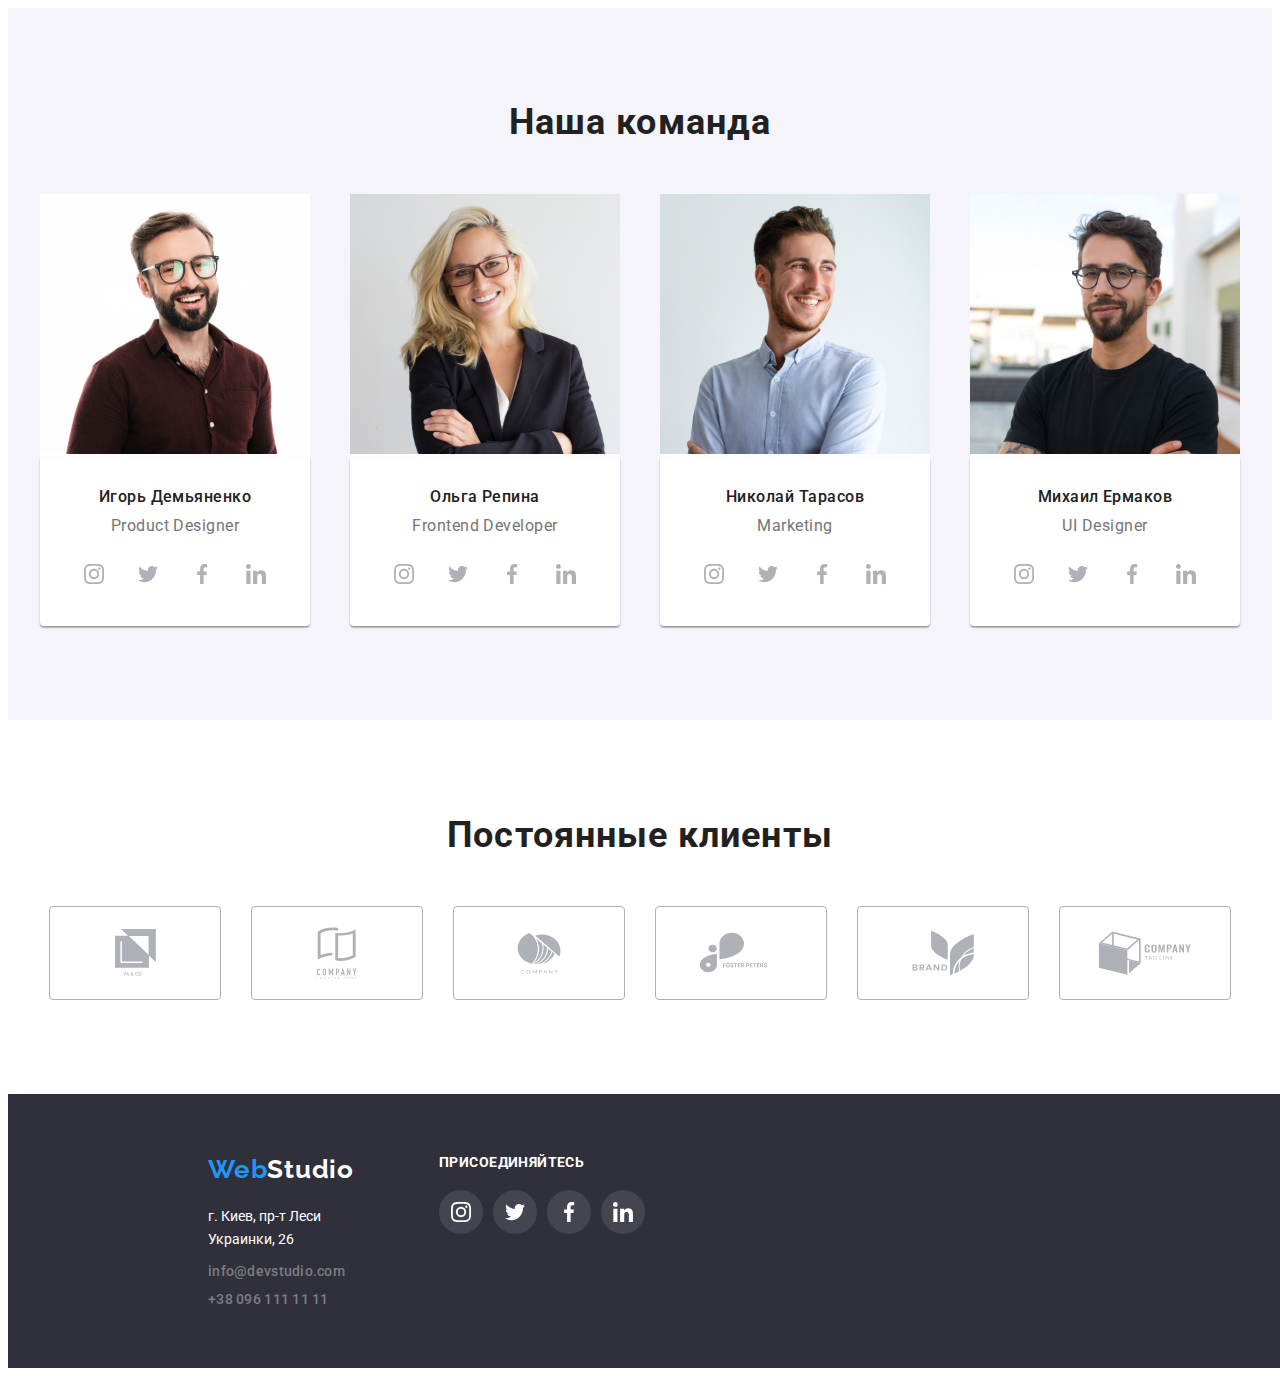
==== commit 8defcadd: "работа над ошибками" ====
--- a/index.html
+++ b/index.html
@@ -75,36 +75,44 @@
           <h2 class="chip-title">наши особенности</h2>
           <ul class="chip-list">
             <li class="chip-item">
-              <svg class="chip-iconc" width="70px" height="70px">
-                <use href="./img/sprates.svg#icon-antenna"></use>
-              </svg>
+              <div class="chip-iconc">
+                <svg width="70px" height="70px">
+                  <use href="./img/sprates.svg#icon-antenna"></use>
+                </svg>
+              </div>
               <h3 class="chip-item-title">Внимание к деталям</h3>
               <p class="chip-team">
                 Идейные соображения, а также начало повседневной работы по формированию позиции.
               </p>
             </li>
             <li class="chip-item">
-              <svg class="chip-iconc" width="70px" height="70px">
-                <use href="./img/sprates.svg#icon-clock"></use>
-              </svg>
+              <div class="chip-iconc">
+                <svg width="70px" height="70px">
+                  <use href="./img/sprates.svg#icon-clock"></use>
+                </svg>
+              </div>
               <h3 class="chip-item-title">Пунктуальность</h3>
               <p class="chip-team">
                 Задача организации, в особенности же рамки и место обучения кадров влечет за собой.
               </p>
             </li>
             <li class="chip-item">
-              <svg class="chip-iconc" width="70px" height="70px">
-                <use href="./img/sprates.svg#icon-diagram"></use>
-              </svg>
+              <div class="chip-iconc">
+                <svg width="70px" height="70px">
+                  <use href="./img/sprates.svg#icon-diagram"></use>
+                </svg>
+              </div>
               <h3 class="chip-item-title">Планирование</h3>
               <p class="chip-team">
                 Равным образом консультация с широким активом в значительной степени обуславливает.
               </p>
             </li>
             <li class="chip-item">
-              <svg class="chip-iconc" width="70px" height="70px">
-                <use href="./img/sprates.svg#icon-astronaut"></use>
-              </svg>
+              <div class="chip-iconc">
+                <svg width="70px" height="70px">
+                  <use href="./img/sprates.svg#icon-astronaut"></use>
+                </svg>
+              </div>
               <h3 class="chip-item-title">Современные технологии</h3>
               <p class="chip-team">
                 Значимость этих проблем настолько очевидна, что реализация плановых заданий.
--- a/css/styles.css
+++ b/css/styles.css
@@ -12,10 +12,8 @@
 .body {
   color: #212121;
   font-family: 'Roboto', sans-serif;
-  width: 1600px;
-  margin-left: auto;
-  margin-right: auto;
-}
+}
+
 h1,
 h2,
 h3,
@@ -77,8 +75,6 @@
 .header-list-link {
   display: flex;
   align-items: center;
-  padding-top: 32px;
-  padding-bottom: 32px;
   font-weight: 500;
   font-size: var(--font-size);
   line-height: var(--line-height);
@@ -163,11 +159,14 @@
 /* герой */
 
 .hero {
+  max-width: 1600px;
+  margin-left: auto;
+  margin-right: auto;
   padding-top: 200px;
   padding-bottom: 200px;
   background-color: #c4c4c4;
   text-align: center;
-  background-image: url(../img/hero/Img.jpg);
+  background-image: linear-gradient(#2f303a66, #2f303a66), url(../img/hero/Img.jpg);
 }
 
 .hero-title {
@@ -248,7 +247,8 @@
 
 .gallery-btn:hover,
 .gallery-btn:focus {
-  color: #2196f3;
+  background-color: #2196f3;
+  color: #f5f4fa;
   box-shadow: 0px 3px 1px rgba(0, 0, 0, 0.1), 0px 1px 2px rgba(0, 0, 0, 0.08),
     0px 2px 2px rgba(0, 0, 0, 0.12);
   border-radius: 4px;
@@ -283,7 +283,13 @@
   margin-left: var(--gallery-list-gap);
 }
 
-.gallery-item:hover {
+.gallery-link {
+  text-decoration: var(--text-decoration);
+}
+
+.gallery-link:hover,
+.gallery-link:focus {
+  display: block;
   cursor: var(--cursor);
   box-shadow: 0px 1px 1px rgba(0, 0, 0, 0.12), 0px 4px 4px rgba(0, 0, 0, 0.06),
     1px 4px 6px rgba(0, 0, 0, 0.16);
@@ -300,6 +306,7 @@
   font-weight: 700;
   font-size: 18px;
   line-height: 2;
+  color: #212121;
 }
 .gallery-team {
   margin-top: 4px;
@@ -321,12 +328,13 @@
 }
 
 .chip-iconc {
-  width: 270px;
+  display: flex;
+  justify-content: center;
+  align-items: center;
   height: 120px;
   background: #f5f4fa;
   border-radius: 4px;
   margin-bottom: 30px;
-  padding: 25px 100px;
 }
 
 .chip-item {
@@ -397,6 +405,10 @@
   justify-content: space-between;
 }
 
+.team-item {
+  background-color: #ffffff;
+}
+
 .team-item-title {
   font-weight: 500;
   font-size: 16px;
@@ -436,7 +448,8 @@
   border-radius: 50%;
 }
 
-.social-link:hover {
+.social-link:hover,
+.social-link:focus {
   background-color: #2196f3;
 }
 
@@ -460,7 +473,7 @@
 
 /* постоянные клиенты */
 
-.container-clients {
+.clients {
   padding-top: 94px;
   padding-bottom: 94px;
 }
@@ -566,10 +579,6 @@
 
 /* иконки подвала */
 
-.footer-iconc {
-  width: 206px;
-}
-
 .footer-title {
   margin-bottom: 20px;
 
@@ -593,12 +602,8 @@
 }
 
 .item-iconc {
-  display: flex;
-  justify-content: center;
-  align-items: center;
   width: 44px;
   height: 44px;
-  background-color: rgba(255, 255, 255, 0.1);
   border-radius: 50%;
 }
 
@@ -614,3 +619,15 @@
 .svg-iconc {
   fill: #ffffff;
 }
+
+.footer-link {
+  display: flex;
+  justify-content: center;
+  align-items: center;
+
+  background-color: rgba(255, 255, 255, 0.1);
+  border-radius: 50%;
+
+  width: 100%;
+  height: 100%;
+}
